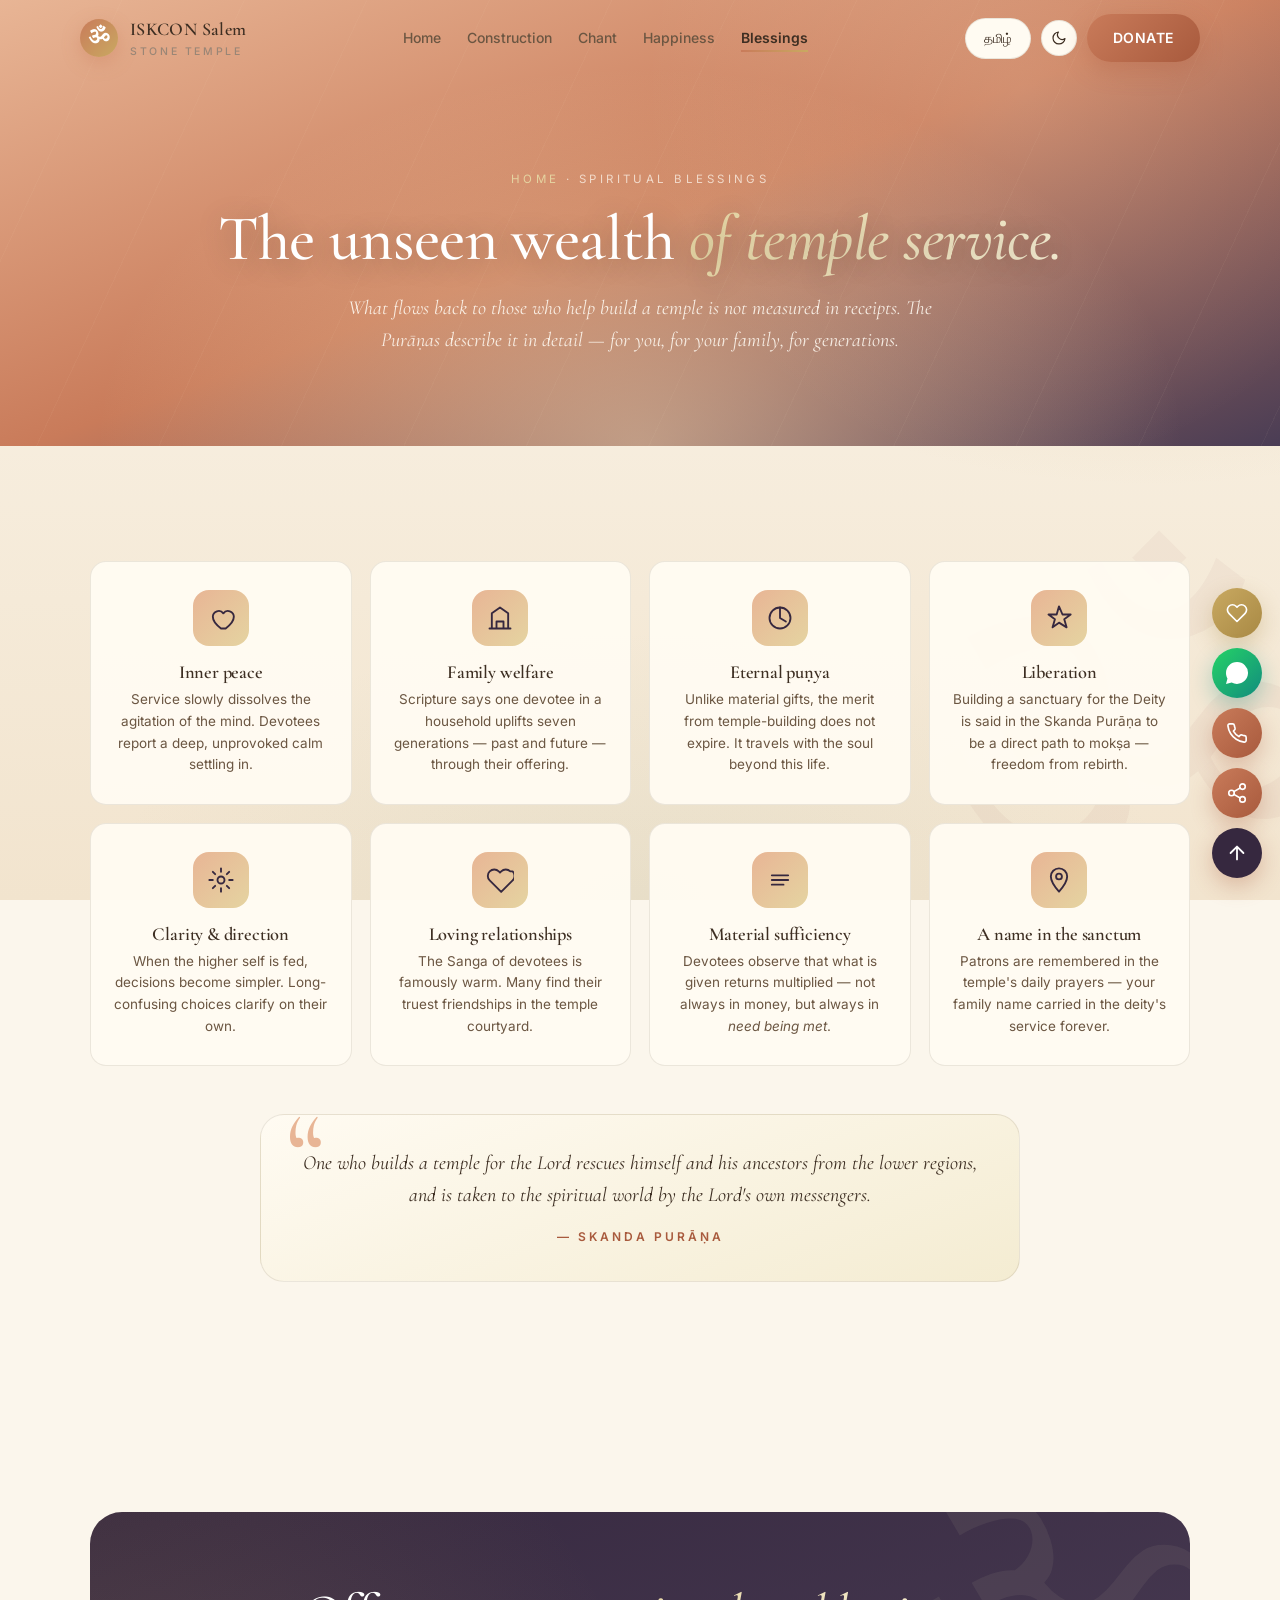
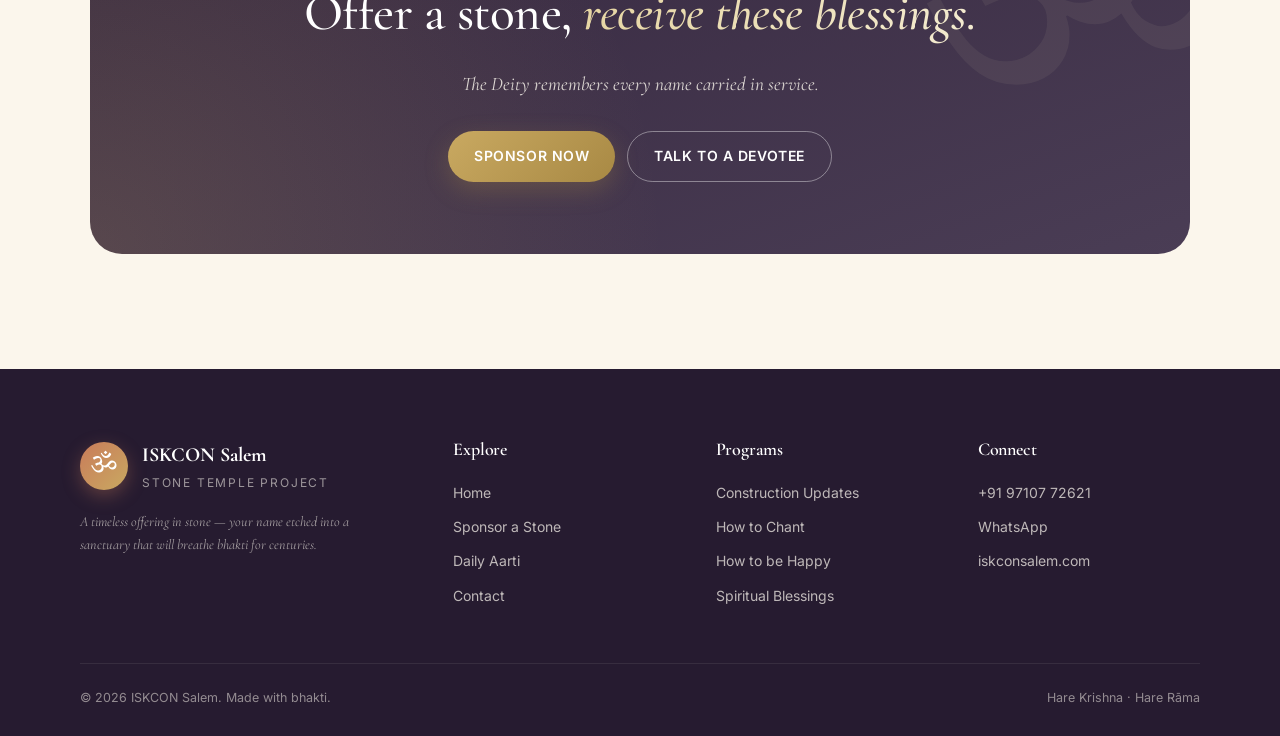
==== blessings.html @ 7ec50a3c "ISKCON Salem Stone Temple — full multi-page site" ====
<!doctype html>
<html lang="en">
  <head>
    <meta charset="utf-8" />
    <meta name="viewport" content="width=device-width, initial-scale=1, viewport-fit=cover" />
    <meta name="theme-color" content="#FBF6EC" />
    <title>Spiritual Blessings · ISKCON Salem Stone Temple</title>
    <meta name="description" content="The unseen wealth that flows from temple service — for you, your family, and generations ahead." />
    <link rel="icon" href="data:image/svg+xml,%3Csvg xmlns='http://www.w3.org/2000/svg' viewBox='0 0 64 64'%3E%3Ctext y='50' font-size='52' font-family='serif'%3E%E0%A5%90%3C/text%3E%3C/svg%3E" />
    <link rel="preconnect" href="https://fonts.googleapis.com" />
    <link rel="preconnect" href="https://fonts.gstatic.com" crossorigin />
    <link rel="stylesheet" href="https://fonts.googleapis.com/css2?family=Cormorant+Garamond:ital,wght@0,400;0,500;0,600;0,700;1,400&family=Inter:wght@300;400;500;600;700&family=Tiro+Devanagari+Sanskrit:ital@0;1&display=swap" />
    <link rel="stylesheet" href="assets/styles.css" />
  </head>
  <body>
    <div class="atmos" aria-hidden="true"></div>
    <div id="progress" aria-hidden="true"></div>

    <nav class="nav" id="nav" aria-label="Primary">
      <div class="wrap nav-row">
        <a class="brand" href="index.html"><span class="brand-mark" aria-hidden="true">ॐ</span><span>ISKCON Salem<small>Stone Temple</small></span></a>
        <ul class="nav-links" id="nav-links">
          <li><a href="index.html" data-tr="Home">Home</a></li>
          <li><a href="construction.html" data-tr="Construction">Construction</a></li>
          <li><a href="chant.html" data-tr="Chant">Chant</a></li>
          <li><a href="happiness.html" data-tr="Happiness">Happiness</a></li>
          <li><a href="blessings.html" class="active" data-tr="Blessings">Blessings</a></li>
        </ul>
        <div class="nav-tools">
          <button class="pill label" id="lang-toggle" type="button"><span data-tr-lang>தமிழ்</span></button>
          <button class="pill pill-icon" id="theme-toggle" aria-label="Toggle dark mode" type="button"><svg viewBox="0 0 24 24" fill="none" stroke="currentColor" stroke-width="1.8" stroke-linecap="round" stroke-linejoin="round"><path d="M21 12.79A9 9 0 1 1 11.21 3 7 7 0 0 0 21 12.79Z"/></svg></button>
          <a class="btn btn-primary" href="index.html#sponsor" data-tr="Donate">Donate</a>
          <button class="mobile-toggle" id="mobile-toggle" aria-label="Open menu" type="button"><span></span></button>
        </div>
      </div>
    </nav>

    <header class="page-hero">
      <div class="wrap">
        <div class="crumb"><a href="index.html" data-tr="Home">Home</a> · <span data-tr="Spiritual Blessings">Spiritual Blessings</span></div>
        <h1>The unseen wealth <em>of temple service.</em></h1>
        <p>What flows back to those who help build a temple is not measured in receipts. The Purāṇas describe it in detail — for you, for your family, for generations.</p>
      </div>
    </header>

    <section class="sec">
      <div class="wrap">
        <div class="blessings">
          <div class="blessing reveal" data-d="50">
            <div class="blessing-icon"><svg viewBox="0 0 24 24" fill="none" stroke="currentColor" stroke-width="1.6" stroke-linecap="round" stroke-linejoin="round"><path d="M12 21c-4-3-7-6-7-10a5 5 0 0 1 9-3 5 5 0 0 1 9 3c0 4-3 7-7 10z"/></svg></div>
            <h3>Inner peace</h3>
            <p>Service slowly dissolves the agitation of the mind. Devotees report a deep, unprovoked calm settling in.</p>
          </div>
          <div class="blessing reveal" data-d="100">
            <div class="blessing-icon"><svg viewBox="0 0 24 24" fill="none" stroke="currentColor" stroke-width="1.6" stroke-linecap="round" stroke-linejoin="round"><path d="M3 21h18M5 21V8l7-5 7 5v13M9 21v-6h6v6"/></svg></div>
            <h3>Family welfare</h3>
            <p>Scripture says one devotee in a household uplifts seven generations — past and future — through their offering.</p>
          </div>
          <div class="blessing reveal" data-d="150">
            <div class="blessing-icon"><svg viewBox="0 0 24 24" fill="none" stroke="currentColor" stroke-width="1.6" stroke-linecap="round" stroke-linejoin="round"><circle cx="12" cy="12" r="9"/><path d="M12 3v9l5 3"/></svg></div>
            <h3>Eternal puṇya</h3>
            <p>Unlike material gifts, the merit from temple-building does not expire. It travels with the soul beyond this life.</p>
          </div>
          <div class="blessing reveal" data-d="200">
            <div class="blessing-icon"><svg viewBox="0 0 24 24" fill="none" stroke="currentColor" stroke-width="1.6" stroke-linecap="round" stroke-linejoin="round"><path d="M12 2l3 7h7l-5.5 4 2 7L12 16l-5.5 4 2-7L3 9h7z"/></svg></div>
            <h3>Liberation</h3>
            <p>Building a sanctuary for the Deity is said in the Skanda Purāṇa to be a direct path to mokṣa — freedom from rebirth.</p>
          </div>
          <div class="blessing reveal" data-d="250">
            <div class="blessing-icon"><svg viewBox="0 0 24 24" fill="none" stroke="currentColor" stroke-width="1.6" stroke-linecap="round" stroke-linejoin="round"><circle cx="12" cy="12" r="3"/><path d="M12 2v3M12 19v3M2 12h3M19 12h3M5 5l2 2M17 17l2 2M5 19l2-2M17 7l2-2"/></svg></div>
            <h3>Clarity &amp; direction</h3>
            <p>When the higher self is fed, decisions become simpler. Long-confusing choices clarify on their own.</p>
          </div>
          <div class="blessing reveal" data-d="300">
            <div class="blessing-icon"><svg viewBox="0 0 24 24" fill="none" stroke="currentColor" stroke-width="1.6" stroke-linecap="round" stroke-linejoin="round"><path d="M20.84 4.61a5.5 5.5 0 0 0-7.78 0L12 5.67l-1.06-1.06a5.5 5.5 0 0 0-7.78 7.78l9.84 9.84 9.84-9.84a5.5 5.5 0 0 0 0-7.78z"/></svg></div>
            <h3>Loving relationships</h3>
            <p>The Sanga of devotees is famously warm. Many find their truest friendships in the temple courtyard.</p>
          </div>
          <div class="blessing reveal" data-d="350">
            <div class="blessing-icon"><svg viewBox="0 0 24 24" fill="none" stroke="currentColor" stroke-width="1.6" stroke-linecap="round" stroke-linejoin="round"><path d="M5 8h14M5 12h14M5 16h10"/></svg></div>
            <h3>Material sufficiency</h3>
            <p>Devotees observe that what is given returns multiplied — not always in money, but always in <em>need being met</em>.</p>
          </div>
          <div class="blessing reveal" data-d="400">
            <div class="blessing-icon"><svg viewBox="0 0 24 24" fill="none" stroke="currentColor" stroke-width="1.6" stroke-linecap="round" stroke-linejoin="round"><path d="M12 2a7 7 0 0 1 7 7c0 5-7 13-7 13S5 14 5 9a7 7 0 0 1 7-7z"/><circle cx="12" cy="9" r="2.5"/></svg></div>
            <h3>A name in the sanctum</h3>
            <p>Patrons are remembered in the temple's daily prayers — your family name carried in the deity's service forever.</p>
          </div>
        </div>

        <div class="blessing-quote reveal">
          <p>One who builds a temple for the Lord rescues himself and his ancestors from the lower regions, and is taken to the spiritual world by the Lord's own messengers.</p>
          <cite>— Skanda Purāṇa</cite>
        </div>
      </div>
    </section>

    <section class="sec">
      <div class="wrap">
        <div class="cta-banner reveal">
          <h2>Offer a stone, <em>receive these blessings.</em></h2>
          <p>The Deity remembers every name carried in service.</p>
          <div style="display:flex;gap:12px;justify-content:center;flex-wrap:wrap">
            <a class="btn btn-gold" href="index.html#sponsor" data-tr="Sponsor Now">Sponsor Now</a>
            <a class="btn btn-ghost" href="https://wa.me/+919710772621" target="_blank" rel="noopener" style="color:#fff;border-color:rgba(255,255,255,.4)" data-tr="Talk to a Devotee">Talk to a Devotee</a>
          </div>
        </div>
      </div>
    </section>

    <footer>
      <div class="wrap">
        <div class="foot-grid">
          <div class="foot">
            <div class="foot-brand"><span class="brand-mark" aria-hidden="true">ॐ</span><div><strong>ISKCON Salem</strong><small>Stone Temple Project</small></div></div>
            <p class="foot-tagline" data-tr="A timeless offering in stone — your name etched into a sanctuary that will breathe bhakti for centuries.">A timeless offering in stone — your name etched into a sanctuary that will breathe bhakti for centuries.</p>
          </div>
          <div class="foot"><h4>Explore</h4><ul>
            <li><a href="index.html" data-tr="Home">Home</a></li>
            <li><a href="index.html#sponsor" data-tr="Sponsor a Stone">Sponsor a Stone</a></li>
            <li><a href="index.html#schedule" data-tr="Daily Aarti">Daily Aarti</a></li>
            <li><a href="index.html#contact" data-tr="Contact">Contact</a></li>
          </ul></div>
          <div class="foot"><h4 data-tr="Programs">Programs</h4><ul>
            <li><a href="construction.html" data-tr="Construction Updates">Construction Updates</a></li>
            <li><a href="chant.html" data-tr="How to Chant">How to Chant</a></li>
            <li><a href="happiness.html" data-tr="How to be Happy">How to be Happy</a></li>
            <li><a href="blessings.html" data-tr="Spiritual Blessings">Spiritual Blessings</a></li>
          </ul></div>
          <div class="foot"><h4 data-tr="Connect">Connect</h4><ul>
            <li><a href="tel:+919710772621">+91 97107 72621</a></li>
            <li><a href="https://wa.me/+919710772621" target="_blank" rel="noopener">WhatsApp</a></li>
            <li><a href="https://iskconsalem.com/" target="_blank" rel="noopener">iskconsalem.com</a></li>
          </ul></div>
        </div>
        <div class="foot-bottom"><span>© <span id="year"></span> ISKCON Salem. Made with bhakti.</span><span data-tr="Hare Krishna · Hare Rāma">Hare Krishna · Hare Rāma</span></div>
      </div>
    </footer>

    <div class="dock">
      <a class="fab gold" data-tip="Donate" href="index.html#sponsor" aria-label="Donate"><svg viewBox="0 0 24 24" fill="none" stroke="currentColor" stroke-width="1.8" stroke-linecap="round" stroke-linejoin="round"><path d="M20.84 4.61a5.5 5.5 0 0 0-7.78 0L12 5.67l-1.06-1.06a5.5 5.5 0 0 0-7.78 7.78l1.06 1.06L12 21.23l7.78-7.78 1.06-1.06a5.5 5.5 0 0 0 0-7.78z"/></svg></a>
      <a class="fab wa" data-tip="WhatsApp" href="https://wa.me/+919710772621" target="_blank" rel="noopener" aria-label="WhatsApp"><svg viewBox="0 0 24 24" fill="currentColor"><path d="M20.52 3.48A11.94 11.94 0 0 0 12 0C5.37 0 .01 5.36 0 11.99c0 2.12.55 4.18 1.6 6L0 24l6.18-1.62a11.94 11.94 0 0 0 5.82 1.49h.01c6.62 0 11.99-5.36 12-11.99a11.94 11.94 0 0 0-3.49-8.4z"/></svg></a>
      <a class="fab" data-tip="Call" href="tel:+919710772621" aria-label="Call"><svg viewBox="0 0 24 24" fill="none" stroke="currentColor" stroke-width="1.8" stroke-linecap="round" stroke-linejoin="round"><path d="M22 16.92v3a2 2 0 0 1-2.2 2 19.79 19.79 0 0 1-8.63-3.07 19.5 19.5 0 0 1-6-6 19.79 19.79 0 0 1-3.07-8.67A2 2 0 0 1 4.11 2h3a2 2 0 0 1 2 1.72c.13.96.37 1.9.72 2.81a2 2 0 0 1-.45 2.11L8.09 9.91a16 16 0 0 0 6 6l1.27-1.27a2 2 0 0 1 2.11-.45c.91.35 1.85.59 2.81.72A2 2 0 0 1 22 16.92z"/></svg></a>
      <button class="fab" id="shareBtn" data-tip="Share" aria-label="Share this page" type="button"><svg viewBox="0 0 24 24" fill="none" stroke="currentColor" stroke-width="1.8" stroke-linecap="round" stroke-linejoin="round"><circle cx="18" cy="5" r="3"/><circle cx="6" cy="12" r="3"/><circle cx="18" cy="19" r="3"/><path d="M8.6 13.5l6.8 4M15.4 6.5l-6.8 4"/></svg></button>
      <button class="fab top" id="topBtn" data-tip="Back to top" aria-label="Back to top" type="button"><svg viewBox="0 0 24 24" fill="none" stroke="currentColor" stroke-width="2" stroke-linecap="round" stroke-linejoin="round"><path d="M12 19V5M5 12l7-7 7 7"/></svg></button>
    </div>

    <div id="lightbox" aria-hidden="true"><img alt=""/></div>
    <div id="toast" class="toast" role="status" aria-live="polite"></div>
    <script src="assets/app.js"></script>
  </body>
</html>
---- assets/styles.css ----
/* ==============================================================
   ISKCON Salem · Stone Temple — Shared stylesheet
   ============================================================== */
:root {
  --ivory:        #FBF6EC;
  --sand:         #F2E4CE;
  --cream:        #FFFBF2;
  --terracotta:   #C97B5A;
  --terracotta-d: #A85A3D;
  --terracotta-l: #E8B595;
  --gold:         #C9A961;
  --gold-l:       #E5D4A1;
  --champagne:    #F4ECD2;
  --sage:         #9DB29A;
  --plum:         #4A3D55;
  --plum-d:       #36283F;
  --plum-deep:    #261B30;
  --ink:          #3D2E22;
  --ink-soft:     #6B5642;
  --muted:        #9A8676;
  --line:         rgba(60, 40, 20, 0.10);
  --card:         rgba(255, 251, 242, 0.78);
  --card-strong:  rgba(255, 251, 242, 0.96);
  --shadow-sm:    0 2px 10px rgba(80, 50, 25, 0.06);
  --shadow:       0 12px 36px rgba(80, 50, 25, 0.10);
  --shadow-lg:    0 28px 70px rgba(60, 30, 15, 0.18);
  --shadow-glow:  0 0 28px rgba(201, 123, 90, 0.25);
  --r-sm: 10px;
  --r-md: 16px;
  --r-lg: 24px;
  --r-xl: 32px;
  --container: 1200px;
  --easing: cubic-bezier(.2,.8,.2,1);
}
html[data-theme="dark"] {
  --ivory:       #16121A;
  --sand:        #1E1822;
  --cream:       #221A26;
  --champagne:   #2A1E2E;
  --ink:         #F0E4CE;
  --ink-soft:    #C9B89A;
  --muted:       #8A7A6A;
  --line:        rgba(229, 212, 161, 0.10);
  --card:        rgba(40, 30, 44, 0.72);
  --card-strong: rgba(50, 38, 56, 0.96);
  --plum:        #2C2334;
  --plum-d:      #1A1420;
  --plum-deep:   #0F0A14;
  --shadow:      0 12px 36px rgba(0, 0, 0, 0.45);
  --shadow-lg:   0 28px 70px rgba(0, 0, 0, 0.55);
}

/* Reset */
*, *::before, *::after { box-sizing: border-box; }
html { scroll-behavior: smooth; -webkit-text-size-adjust: 100%; text-size-adjust: 100%; }
body {
  margin: 0;
  font-family: 'Inter', system-ui, -apple-system, sans-serif;
  color: var(--ink);
  background: var(--ivory);
  line-height: 1.6;
  font-size: 16px;
  -webkit-font-smoothing: antialiased;
  text-rendering: optimizeLegibility;
  overflow-x: hidden;
}
img { max-width: 100%; display: block; }
a { color: var(--terracotta-d); text-decoration: none; transition: color .2s ease; }
a:hover { color: var(--terracotta); }
button { font: inherit; cursor: pointer; }
h1, h2, h3, h4 {
  font-family: 'Cormorant Garamond', 'Georgia', serif;
  font-weight: 600;
  color: var(--ink);
  line-height: 1.15;
  letter-spacing: -0.01em;
  margin: 0 0 .5em;
}
h1 { font-size: clamp(2.5rem, 6vw, 4.75rem); font-weight: 500; }
h2 { font-size: clamp(2rem, 4vw, 3.25rem); }
h3 { font-size: clamp(1.35rem, 2vw, 1.75rem); }
p  { margin: 0 0 1em; color: var(--ink-soft); }
*:focus-visible {
  outline: 2.5px solid var(--terracotta);
  outline-offset: 3px;
  border-radius: 6px;
}
::selection { background: var(--terracotta-l); color: var(--ink); }

.wrap {
  max-width: var(--container);
  margin: 0 auto;
  padding: 0 clamp(20px, 4vw, 40px);
}

/* ==================== Background atmosphere ==================== */
.atmos {
  position: fixed; inset: 0;
  z-index: -1;
  pointer-events: none;
  background:
    radial-gradient(ellipse 80% 50% at 20% 0%,   rgba(232, 181, 149, 0.22) 0%, transparent 60%),
    radial-gradient(ellipse 60% 40% at 90% 30%,  rgba(201, 169, 97, 0.16)  0%, transparent 60%),
    radial-gradient(ellipse 70% 50% at 50% 100%, rgba(157, 178, 154, 0.12) 0%, transparent 60%),
    linear-gradient(180deg, var(--ivory) 0%, var(--sand) 100%);
}
.atmos::before {
  content: "ॐ";
  position: absolute;
  right: -60px; bottom: -80px;
  font-family: 'Tiro Devanagari Sanskrit', serif;
  font-size: 420px;
  line-height: 1;
  color: rgba(142, 90, 85, 0.05);
}
html[data-theme="dark"] .atmos::before { color: rgba(229, 212, 161, 0.06); }

/* ==================== Top progress bar ==================== */
#progress {
  position: fixed; top: 0; left: 0;
  height: 3px; width: 0%;
  background: linear-gradient(90deg, var(--terracotta), var(--gold), var(--terracotta-d));
  box-shadow: 0 0 12px rgba(201, 123, 90, 0.5);
  z-index: 99999;
  transition: width .1s linear;
}

/* ==================== Navigation ==================== */
.nav {
  position: fixed; top: 0; left: 0; right: 0;
  z-index: 9000;
  padding: 14px 0;
  transition: background .35s ease, padding .35s ease, box-shadow .35s ease, border-color .35s ease;
  border-bottom: 1px solid transparent;
}
.nav.scrolled {
  background: rgba(251, 246, 236, 0.82);
  -webkit-backdrop-filter: blur(14px) saturate(1.1);
  backdrop-filter: blur(14px) saturate(1.1);
  padding: 10px 0;
  box-shadow: 0 6px 24px rgba(80, 50, 25, 0.06);
  border-bottom: 1px solid var(--line);
}
html[data-theme="dark"] .nav.scrolled { background: rgba(22, 18, 26, 0.82); }
.nav-row {
  display: flex; align-items: center; justify-content: space-between;
  gap: 16px;
}
.brand {
  display: flex; align-items: center; gap: 12px;
  text-decoration: none; color: var(--ink);
  font-family: 'Cormorant Garamond', serif;
  font-size: 18px; font-weight: 600;
  letter-spacing: .02em;
}
.brand-mark {
  width: 38px; height: 38px;
  border-radius: 50%;
  background: linear-gradient(135deg, var(--terracotta), var(--gold));
  display: grid; place-items: center;
  color: #fff;
  font-family: 'Tiro Devanagari Sanskrit', serif;
  font-size: 22px;
  box-shadow: 0 6px 18px rgba(201, 123, 90, 0.35);
}
.brand small {
  display: block;
  font-family: 'Inter', sans-serif;
  font-size: 10.5px;
  letter-spacing: .25em;
  text-transform: uppercase;
  color: var(--muted);
  font-weight: 500;
}
.nav-links {
  display: flex; align-items: center; gap: 26px;
  list-style: none; margin: 0; padding: 0;
}
.nav-links a {
  color: var(--ink-soft);
  font-size: 14px;
  font-weight: 500;
  position: relative;
  padding: 6px 0;
}
.nav-links a::after {
  content: ""; position: absolute;
  left: 0; bottom: 0; height: 2px; width: 0;
  background: linear-gradient(90deg, var(--terracotta), var(--gold));
  transition: width .3s var(--easing);
}
.nav-links a:hover { color: var(--ink); }
.nav-links a:hover::after,
.nav-links a.active::after { width: 100%; }
.nav-links a.active { color: var(--ink); font-weight: 600; }
.nav-tools {
  display: flex; align-items: center; gap: 10px;
}
.pill {
  display: inline-flex; align-items: center; gap: 8px;
  padding: 9px 18px;
  border-radius: 999px;
  background: var(--cream);
  border: 1px solid var(--line);
  color: var(--ink);
  font-size: 13px; font-weight: 500;
  transition: transform .2s ease, background .25s ease, color .25s ease;
  cursor: pointer;
}
.pill:hover { transform: translateY(-1px); background: var(--champagne); }
.pill-icon { width: 36px; height: 36px; padding: 0; justify-content: center; }
.pill svg { width: 16px; height: 16px; }

.btn {
  display: inline-flex; align-items: center; justify-content: center; gap: 10px;
  padding: 13px 26px;
  border-radius: 999px;
  border: none;
  font-size: 14px; font-weight: 600;
  letter-spacing: .04em;
  text-transform: uppercase;
  cursor: pointer;
  transition: transform .25s var(--easing), box-shadow .25s ease, background .25s ease;
  position: relative;
  overflow: hidden;
  text-decoration: none;
}
.btn::after {
  content: ""; position: absolute;
  top: 0; left: -120%; width: 60%; height: 100%;
  background: linear-gradient(120deg, transparent, rgba(255,255,255,.4), transparent);
  transition: left .7s ease;
}
.btn:hover::after { left: 140%; }
.btn-primary {
  background: linear-gradient(135deg, var(--terracotta), var(--terracotta-d));
  color: #fff;
  box-shadow: 0 8px 24px rgba(168, 90, 61, 0.32);
}
.btn-primary:hover {
  transform: translateY(-2px);
  box-shadow: 0 14px 34px rgba(168, 90, 61, 0.42), var(--shadow-glow);
  color: #fff;
}
.btn-ghost {
  background: transparent;
  color: var(--ink);
  border: 1.5px solid var(--line);
}
.btn-ghost:hover { background: var(--cream); transform: translateY(-2px); color: var(--ink); }
.btn-gold {
  background: linear-gradient(135deg, var(--gold), #A88944);
  color: #fff;
  box-shadow: 0 8px 24px rgba(168, 137, 68, 0.30);
}
.btn-gold:hover { transform: translateY(-2px); color: #fff; }

.mobile-toggle {
  display: none;
  width: 42px; height: 42px;
  border-radius: 12px;
  background: var(--cream);
  border: 1px solid var(--line);
  align-items: center; justify-content: center;
}
.mobile-toggle span {
  display: block; width: 18px; height: 2px;
  background: var(--ink);
  position: relative;
}
.mobile-toggle span::before,
.mobile-toggle span::after {
  content: ""; position: absolute; left: 0; width: 18px; height: 2px;
  background: var(--ink);
}
.mobile-toggle span::before { top: -6px; }
.mobile-toggle span::after  { top:  6px; }

/* ==================== Hero (home page) ==================== */
.hero {
  position: relative;
  min-height: 100vh;
  display: grid;
  place-items: center;
  padding: 140px 0 100px;
  overflow: hidden;
  isolation: isolate;
}
.hero-bg {
  position: absolute; inset: 0; z-index: -1;
  background:
    radial-gradient(ellipse at 50% 100%, rgba(245, 220, 180, 0.65) 0%, transparent 60%),
    linear-gradient(160deg, var(--cream) 0%, var(--terracotta-l) 35%, var(--terracotta) 70%, var(--plum) 100%);
}
html[data-theme="dark"] .hero-bg {
  background:
    radial-gradient(ellipse at 50% 100%, rgba(201, 123, 90, 0.30) 0%, transparent 60%),
    linear-gradient(160deg, #1A1420 0%, #2C2334 35%, #4A3D55 70%, #C97B5A 130%);
}
.hero-bg::after {
  content: ""; position: absolute; inset: 0;
  background:
    repeating-linear-gradient(115deg, transparent 0 110px, rgba(255, 235, 200, 0.04) 110px 111px),
    radial-gradient(circle at 80% 20%, rgba(255, 240, 215, 0.18) 0%, transparent 35%);
  animation: drift 22s linear infinite;
}
@keyframes drift { 0% { transform: translateX(0); } 100% { transform: translateX(-80px); } }
.hero-spotlight {
  position: absolute; pointer-events: none;
  width: 600px; height: 600px;
  border-radius: 50%;
  background: radial-gradient(circle, rgba(255, 240, 200, 0.18) 0%, transparent 60%);
  transform: translate(-50%, -50%);
  transition: opacity .4s ease;
  opacity: 0;
  z-index: -1;
}
.hero:hover .hero-spotlight { opacity: 1; }
.mandala {
  position: absolute;
  width: 760px; height: 760px;
  opacity: .12;
  top: 50%; left: 50%;
  transform: translate(-50%, -50%);
  animation: spin 110s linear infinite;
  z-index: -1;
}
@keyframes spin { to { transform: translate(-50%, -50%) rotate(360deg); } }
.hero-content { max-width: 900px; text-align: center; color: #fff; position: relative; }
.hero-om {
  font-family: 'Tiro Devanagari Sanskrit', serif;
  font-size: clamp(60px, 10vw, 110px);
  line-height: 1;
  color: var(--champagne);
  text-shadow: 0 4px 24px rgba(0, 0, 0, .4), 0 0 50px rgba(255, 215, 130, .3);
  margin-bottom: 12px;
}
.hero-eyebrow {
  display: inline-block;
  padding: 6px 18px;
  border-radius: 999px;
  background: rgba(255, 255, 255, 0.12);
  -webkit-backdrop-filter: blur(6px);
  backdrop-filter: blur(6px);
  border: 1px solid rgba(255, 255, 255, 0.22);
  font-size: 11.5px;
  letter-spacing: .3em;
  text-transform: uppercase;
  color: var(--champagne);
  font-weight: 500;
  margin-bottom: 22px;
}
.hero h1 {
  color: #fff;
  font-weight: 500;
  font-size: clamp(2.8rem, 7vw, 5.5rem);
  text-shadow: 0 4px 30px rgba(0, 0, 0, .3);
  margin-bottom: .35em;
}
.hero h1 em {
  font-style: italic;
  background: linear-gradient(120deg, var(--gold-l), var(--champagne));
  -webkit-background-clip: text;
  background-clip: text;
  color: transparent;
}
.hero-tagline {
  font-family: 'Cormorant Garamond', serif;
  font-style: italic;
  font-size: clamp(1.05rem, 2vw, 1.45rem);
  color: rgba(255, 251, 242, 0.88);
  max-width: 620px;
  margin: 0 auto 36px;
}
.hero-cta {
  display: flex; flex-wrap: wrap; gap: 14px;
  justify-content: center;
  margin-bottom: 60px;
}
.hero-meta {
  display: inline-flex; gap: 28px;
  padding: 16px 32px;
  background: rgba(255, 255, 255, 0.10);
  -webkit-backdrop-filter: blur(10px);
  backdrop-filter: blur(10px);
  border: 1px solid rgba(255, 255, 255, 0.18);
  border-radius: 999px;
  color: rgba(255, 251, 242, 0.92);
  font-size: 13px;
  flex-wrap: wrap; justify-content: center;
}
.hero-meta b {
  display: block;
  font-family: 'Cormorant Garamond', serif;
  font-size: 22px;
  font-weight: 600;
  color: var(--champagne);
}
.scroll-cue {
  position: absolute; bottom: 28px; left: 50%;
  transform: translateX(-50%);
  color: rgba(255, 251, 242, 0.65);
  font-size: 11px;
  letter-spacing: .3em;
  text-transform: uppercase;
  text-align: center;
}
.scroll-cue::after {
  content: "";
  display: block;
  width: 1px; height: 32px;
  margin: 8px auto 0;
  background: linear-gradient(180deg, rgba(255,251,242,.6), transparent);
  animation: cueLine 2s ease-in-out infinite;
}
@keyframes cueLine {
  0%,100% { opacity: .3; transform: scaleY(.6); }
  50%     { opacity: 1; transform: scaleY(1); }
}

/* ==================== Page hero (inner pages) ==================== */
.page-hero {
  position: relative;
  padding: 170px 0 90px;
  text-align: center;
  color: #fff;
  overflow: hidden;
  isolation: isolate;
}
.page-hero::before {
  content: ""; position: absolute; inset: 0; z-index: -1;
  background:
    radial-gradient(ellipse at 50% 100%, rgba(245, 220, 180, 0.50) 0%, transparent 60%),
    linear-gradient(160deg, var(--terracotta-l) 0%, var(--terracotta) 50%, var(--plum) 100%);
}
.page-hero::after {
  content: ""; position: absolute; inset: 0; z-index: -1;
  background:
    repeating-linear-gradient(115deg, transparent 0 110px, rgba(255, 235, 200, 0.04) 110px 111px),
    radial-gradient(circle at 80% 20%, rgba(255, 240, 215, 0.18) 0%, transparent 35%);
  animation: drift 22s linear infinite;
}
html[data-theme="dark"] .page-hero::before {
  background:
    radial-gradient(ellipse at 50% 100%, rgba(201, 123, 90, 0.30) 0%, transparent 60%),
    linear-gradient(160deg, #1A1420 0%, #2C2334 50%, #C97B5A 130%);
}
.page-hero .crumb {
  font-size: 11.5px;
  letter-spacing: .3em;
  text-transform: uppercase;
  color: rgba(255, 251, 242, 0.7);
  margin-bottom: 14px;
}
.page-hero .crumb a { color: var(--gold-l); }
.page-hero h1 {
  color: #fff;
  font-weight: 500;
  font-size: clamp(2.4rem, 5.5vw, 4rem);
  text-shadow: 0 4px 30px rgba(0, 0, 0, .3);
  margin-bottom: .25em;
}
.page-hero h1 em {
  font-style: italic;
  background: linear-gradient(120deg, var(--gold-l), var(--champagne));
  -webkit-background-clip: text;
  background-clip: text;
  color: transparent;
}
.page-hero p {
  font-family: 'Cormorant Garamond', serif;
  font-style: italic;
  font-size: clamp(1rem, 1.8vw, 1.25rem);
  color: rgba(255, 251, 242, 0.88);
  max-width: 640px;
  margin: 0 auto;
}

/* ==================== Generic section ==================== */
.sec { padding: clamp(60px, 9vw, 120px) 0; position: relative; }
.sec-head {
  max-width: 760px;
  margin: 0 auto clamp(40px, 6vw, 72px);
  text-align: center;
}
.eyebrow {
  display: inline-block;
  font-size: 11.5px;
  letter-spacing: .3em;
  text-transform: uppercase;
  color: var(--terracotta-d);
  font-weight: 600;
  margin-bottom: 14px;
}
.lead {
  font-family: 'Cormorant Garamond', serif;
  font-size: clamp(1.1rem, 1.8vw, 1.35rem);
  font-style: italic;
  color: var(--ink-soft);
}
.center { text-align: center; }
.mt-44 { margin-top: 44px; }

/* ==================== Donation meter ==================== */
.meter-card {
  background: var(--card-strong);
  -webkit-backdrop-filter: blur(14px) saturate(1.05);
  backdrop-filter: blur(14px) saturate(1.05);
  border: 1px solid var(--line);
  border-radius: var(--r-xl);
  padding: clamp(28px, 5vw, 56px);
  box-shadow: var(--shadow);
  position: relative;
  overflow: hidden;
}
.meter-card::before {
  content: ""; position: absolute;
  top: 0; right: 0; width: 280px; height: 280px;
  background: radial-gradient(circle, rgba(201, 169, 97, 0.18) 0%, transparent 70%);
  pointer-events: none;
}
.meter-grid {
  display: grid;
  grid-template-columns: 1fr 1fr;
  gap: 40px;
  align-items: center;
}
.meter-num {
  font-family: 'Cormorant Garamond', serif;
  font-size: clamp(3rem, 7vw, 5rem);
  font-weight: 600;
  color: var(--ink);
  line-height: 1;
  letter-spacing: -0.02em;
}
.meter-num span { color: var(--terracotta-d); }
.meter-sub { color: var(--ink-soft); margin: 14px 0 28px; }
.progress-track {
  height: 14px;
  background: var(--sand);
  border-radius: 999px;
  overflow: hidden;
  position: relative;
  margin-bottom: 14px;
  box-shadow: inset 0 2px 6px rgba(0,0,0,.06);
}
.progress-fill {
  height: 100%; width: 0%;
  background: linear-gradient(90deg, var(--terracotta), var(--gold));
  border-radius: 999px;
  transition: width 2s var(--easing);
  position: relative;
}
.progress-fill::after {
  content: ""; position: absolute; inset: 0;
  background: linear-gradient(90deg, transparent, rgba(255,255,255,.5), transparent);
  animation: shimmer 2.5s linear infinite;
}
@keyframes shimmer { 0% { transform: translateX(-100%); } 100% { transform: translateX(100%); } }
.progress-meta { display: flex; justify-content: space-between; font-size: 13px; color: var(--ink-soft); }
.stat-grid { display: grid; grid-template-columns: repeat(3, 1fr); gap: 16px; }
.stat {
  text-align: center;
  padding: 22px 14px;
  border-radius: var(--r-md);
  background: var(--cream);
  border: 1px solid var(--line);
}
.stat b {
  display: block;
  font-family: 'Cormorant Garamond', serif;
  font-size: clamp(1.6rem, 3vw, 2.2rem);
  font-weight: 600;
  color: var(--terracotta-d);
  line-height: 1;
}
.stat span {
  display: block;
  font-size: 11.5px;
  text-transform: uppercase;
  letter-spacing: .15em;
  color: var(--muted);
  margin-top: 8px;
}

/* ==================== Sponsor stones ==================== */
.tiers {
  display: grid;
  grid-template-columns: repeat(auto-fit, minmax(240px, 1fr));
  gap: 22px;
}
.tier {
  position: relative;
  padding: 32px 26px;
  border-radius: var(--r-lg);
  background: var(--card-strong);
  border: 1px solid var(--line);
  box-shadow: var(--shadow-sm);
  transition: transform .35s var(--easing), box-shadow .35s ease, border-color .25s ease;
  overflow: hidden;
  isolation: isolate;
}
.tier::before {
  content: ""; position: absolute; inset: 0;
  background: linear-gradient(160deg, rgba(232, 181, 149, .12), transparent 60%);
  z-index: -1;
  opacity: 0;
  transition: opacity .3s ease;
}
.tier:hover { transform: translateY(-6px); box-shadow: var(--shadow-lg); border-color: var(--terracotta-l); }
.tier:hover::before { opacity: 1; }
.tier.featured {
  border: 1.5px solid var(--gold);
  background: linear-gradient(160deg, var(--champagne), var(--cream));
}
.tier-badge {
  position: absolute; top: 14px; right: 14px;
  font-size: 10px;
  font-weight: 700;
  letter-spacing: .2em;
  text-transform: uppercase;
  color: #fff;
  background: linear-gradient(135deg, var(--gold), #A88944);
  padding: 5px 10px;
  border-radius: 999px;
}
.tier-icon {
  width: 54px; height: 54px;
  border-radius: 14px;
  display: grid; place-items: center;
  background: linear-gradient(135deg, var(--terracotta-l), var(--gold-l));
  color: var(--plum-d);
  margin-bottom: 18px;
}
.tier-icon svg { width: 26px; height: 26px; }
.tier h3 { font-size: 1.5rem; margin-bottom: 4px; }
.tier-price {
  font-family: 'Cormorant Garamond', serif;
  font-size: 2.4rem;
  font-weight: 600;
  color: var(--terracotta-d);
  margin: 4px 0 8px;
  line-height: 1;
}
.tier-price small { font-size: 14px; color: var(--muted); font-weight: 400; margin-left: 4px; }
.tier-perks { list-style: none; padding: 0; margin: 18px 0 24px; font-size: 14px; }
.tier-perks li {
  display: flex; align-items: flex-start; gap: 10px;
  padding: 6px 0;
  color: var(--ink-soft);
}
.tier-perks li::before { content: "✦"; color: var(--gold); font-size: 13px; margin-top: 2px; flex: 0 0 auto; }
.tier .btn { width: 100%; padding: 12px; font-size: 12.5px; }

/* ==================== Programs ==================== */
.programs {
  display: grid;
  grid-template-columns: repeat(auto-fit, minmax(260px, 1fr));
  gap: 22px;
}
.program {
  position: relative;
  padding: 36px 28px;
  border-radius: var(--r-lg);
  background: var(--card-strong);
  border: 1px solid var(--line);
  transition: transform .35s var(--easing), box-shadow .3s ease;
  overflow: hidden;
  isolation: isolate;
  text-decoration: none;
  color: var(--ink);
  display: flex; flex-direction: column;
}
.program::before {
  content: ""; position: absolute;
  inset: -1px;
  background: linear-gradient(135deg, var(--terracotta), var(--gold));
  z-index: -1;
  opacity: 0;
  transition: opacity .3s ease;
  border-radius: var(--r-lg);
}
.program::after {
  content: ""; position: absolute;
  inset: 1px;
  background: var(--card-strong);
  z-index: -1;
  border-radius: calc(var(--r-lg) - 1px);
}
.program:hover { transform: translateY(-6px); box-shadow: var(--shadow-lg); color: var(--ink); }
.program:hover::before { opacity: 1; }
.program-num {
  font-family: 'Cormorant Garamond', serif;
  font-size: 14px;
  color: var(--muted);
  letter-spacing: .2em;
  margin-bottom: 18px;
}
.program-icon { width: 48px; height: 48px; margin-bottom: 16px; color: var(--terracotta-d); }
.program h3 { margin-bottom: 8px; }
.program p { font-size: 14.5px; flex: 1; }
.program-link {
  display: inline-flex; align-items: center; gap: 6px;
  font-size: 13px; font-weight: 600;
  color: var(--terracotta-d);
  margin-top: 14px;
}
.program-link svg { width: 14px; transition: transform .25s ease; }
.program:hover .program-link svg { transform: translateX(4px); }

/* ==================== Schedule ==================== */
.schedule-wrap {
  display: grid;
  grid-template-columns: 1.1fr 1fr;
  gap: 40px;
  align-items: stretch;
}
.schedule {
  background: var(--card-strong);
  border-radius: var(--r-lg);
  border: 1px solid var(--line);
  padding: 32px;
  box-shadow: var(--shadow-sm);
}
.schedule-row {
  display: grid;
  grid-template-columns: 90px 1fr auto;
  align-items: center;
  gap: 16px;
  padding: 14px 0;
  border-bottom: 1px dashed var(--line);
  transition: background .25s ease, padding-left .25s ease;
  position: relative;
  font-size: 14.5px;
}
.schedule-row:last-child { border-bottom: none; }
.schedule-row:hover { background: var(--cream); padding-left: 10px; border-radius: 8px; }
.schedule-row.now {
  background: linear-gradient(90deg, var(--champagne), transparent);
  border-radius: 8px;
  padding-left: 12px;
}
.schedule-row.now::before {
  content: ""; position: absolute;
  left: 0; top: 50%; transform: translateY(-50%);
  width: 4px; height: 60%;
  background: var(--terracotta);
  border-radius: 4px;
}
.row-time { font-family: 'Cormorant Garamond', serif; font-size: 18px; font-weight: 600; color: var(--ink); }
.row-name { color: var(--ink-soft); }
.row-name small { display: block; font-size: 12px; color: var(--muted); margin-top: 2px; }
.row-tag {
  font-size: 10.5px;
  letter-spacing: .15em;
  text-transform: uppercase;
  color: var(--gold);
  font-weight: 700;
  opacity: 0;
}
.schedule-row.now .row-tag { opacity: 1; }
.now-card {
  background: linear-gradient(160deg, var(--plum-d), var(--plum));
  color: #fff;
  border-radius: var(--r-lg);
  padding: 36px;
  position: relative;
  overflow: hidden;
  isolation: isolate;
}
.now-card::before {
  content: "ॐ";
  position: absolute;
  right: -30px; top: -50px;
  font-family: 'Tiro Devanagari Sanskrit', serif;
  font-size: 260px;
  color: rgba(255, 240, 200, 0.08);
  pointer-events: none;
}
.now-card .eyebrow { color: var(--gold-l); }
.now-card h3 { color: #fff; font-size: 2.2rem; margin-bottom: 6px; }
.now-card p { color: rgba(255, 251, 242, 0.78); }
.now-time {
  font-family: 'Cormorant Garamond', serif;
  font-size: 4rem;
  font-weight: 500;
  color: var(--gold-l);
  line-height: 1;
  margin: 18px 0 8px;
}
.now-clock { font-size: 13px; color: var(--gold-l); letter-spacing: .15em; text-transform: uppercase; }

/* ==================== Chant counter ==================== */
.chant {
  text-align: center;
  max-width: 720px;
  margin: 0 auto;
  padding: clamp(36px, 6vw, 56px);
  border-radius: var(--r-xl);
  background:
    radial-gradient(circle at 50% 0%, var(--champagne) 0%, transparent 70%),
    var(--card-strong);
  border: 1px solid var(--line);
  box-shadow: var(--shadow);
  position: relative;
  overflow: hidden;
}
.mantra {
  font-family: 'Cormorant Garamond', serif;
  font-style: italic;
  font-size: clamp(1rem, 1.8vw, 1.35rem);
  color: var(--ink-soft);
  line-height: 1.5;
  margin-bottom: 32px;
}
.bead-btn {
  width: 200px; height: 200px;
  border-radius: 50%;
  border: none;
  background:
    radial-gradient(circle at 30% 30%, var(--terracotta-l) 0%, var(--terracotta) 60%, var(--terracotta-d) 100%);
  color: #fff;
  font-family: 'Cormorant Garamond', serif;
  font-size: 14px;
  font-weight: 600;
  letter-spacing: .25em;
  text-transform: uppercase;
  cursor: pointer;
  box-shadow:
    0 24px 60px rgba(168, 90, 61, 0.35),
    inset 0 -10px 24px rgba(0,0,0,.18),
    inset 0 10px 24px rgba(255,255,255,.25);
  transition: transform .12s ease;
  margin: 0 auto;
  display: grid; place-items: center;
  -webkit-user-select: none;
  user-select: none;
  position: relative;
}
.bead-btn:active { transform: scale(.94); }
.bead-btn span {
  display: block;
  font-family: 'Cormorant Garamond', serif;
  font-size: 56px;
  font-weight: 600;
  line-height: 1;
  margin-bottom: 4px;
}
.chant-meta { margin-top: 28px; display: flex; justify-content: center; gap: 36px; flex-wrap: wrap; }
.chant-meta div { text-align: center; }
.chant-meta b {
  display: block;
  font-family: 'Cormorant Garamond', serif;
  font-size: 1.8rem;
  font-weight: 600;
  color: var(--terracotta-d);
}
.chant-meta span { font-size: 11.5px; letter-spacing: .2em; text-transform: uppercase; color: var(--muted); }
.chant-actions { display: flex; gap: 10px; justify-content: center; margin-top: 20px; }
.chant-pulse {
  position: absolute;
  width: 200px; height: 200px;
  left: 50%; top: 50%;
  transform: translate(-50%, -50%);
  border-radius: 50%;
  border: 2px solid var(--terracotta);
  opacity: 0;
  pointer-events: none;
}
.chant-pulse.go { animation: pulseOut .8s ease-out; }
@keyframes pulseOut {
  0%   { opacity: .7; transform: translate(-50%, -50%) scale(1); }
  100% { opacity: 0;  transform: translate(-50%, -50%) scale(1.8); }
}

/* ==================== Gallery ==================== */
.gallery {
  position: relative;
  border-radius: var(--r-xl);
  overflow: hidden;
  box-shadow: var(--shadow-lg);
  background: var(--plum-d);
  cursor: zoom-in;
}
.gallery img { width: 100%; height: auto; display: block; transition: transform 1.2s var(--easing), filter .4s ease; }
.gallery:hover img { transform: scale(1.04); }
.gallery-overlay {
  position: absolute; inset: 0;
  background: linear-gradient(0deg, rgba(38, 27, 48, .65) 0%, transparent 60%);
  display: flex; align-items: flex-end;
  padding: 36px;
  pointer-events: none;
}
.gallery-caption { color: #fff; font-family: 'Cormorant Garamond', serif; }
.gallery-caption h3 { color: #fff; margin-bottom: 4px; }
.gallery-caption p { color: rgba(255, 251, 242, .8); margin: 0; }

/* ==================== Verse rotator ==================== */
.verse-card {
  max-width: 780px;
  margin: 0 auto;
  text-align: center;
  padding: clamp(36px, 6vw, 64px);
  border-radius: var(--r-xl);
  background:
    linear-gradient(160deg, var(--cream), var(--champagne)),
    var(--card-strong);
  border: 1px solid var(--line);
  box-shadow: var(--shadow);
  position: relative;
}
.verse-quote {
  font-family: 'Cormorant Garamond', serif;
  font-style: italic;
  font-size: clamp(1.25rem, 2.4vw, 1.85rem);
  line-height: 1.45;
  color: var(--ink);
  margin: 0 0 24px;
  min-height: 4em;
  transition: opacity .35s ease;
}
.verse-ref { font-size: 12px; letter-spacing: .25em; text-transform: uppercase; color: var(--terracotta-d); font-weight: 600; }
.verse-dots { margin-top: 28px; display: flex; justify-content: center; gap: 8px; }
.verse-dots button {
  width: 8px; height: 8px;
  border-radius: 50%;
  border: none;
  background: var(--line);
  padding: 0;
  transition: background .25s ease, transform .25s ease;
}
.verse-dots button.active { background: var(--terracotta); transform: scale(1.4); }

/* ==================== Contact ==================== */
.contact-grid { display: grid; grid-template-columns: 1fr 1fr; gap: 32px; }
.contact-card {
  padding: 36px;
  border-radius: var(--r-lg);
  background: var(--card-strong);
  border: 1px solid var(--line);
  box-shadow: var(--shadow-sm);
}
.contact-card h3 { margin-bottom: 6px; }
.contact-card .eyebrow { margin-bottom: 12px; }
.contact-list { list-style: none; padding: 0; margin: 24px 0 0; }
.contact-list li {
  display: flex; align-items: center; gap: 14px;
  padding: 14px 0;
  border-top: 1px solid var(--line);
  font-size: 14.5px;
  color: var(--ink-soft);
}
.contact-list li:first-child { border-top: none; padding-top: 0; }
.contact-list svg { width: 20px; height: 20px; color: var(--terracotta-d); flex: 0 0 auto; }
.contact-list b { display: block; color: var(--ink); font-weight: 600; }
.contact-list a { color: var(--ink-soft); }
.contact-list a:hover { color: var(--terracotta-d); }

/* ==================== CTA banner ==================== */
.cta-banner {
  margin: 0 auto;
  max-width: 1100px;
  padding: clamp(48px, 6vw, 72px);
  border-radius: var(--r-xl);
  background:
    radial-gradient(circle at 0% 100%, rgba(201, 169, 97, .18), transparent 50%),
    linear-gradient(160deg, var(--plum-d), var(--plum));
  color: #fff;
  text-align: center;
  position: relative;
  overflow: hidden;
  isolation: isolate;
}
.cta-banner::before {
  content: "ॐ";
  position: absolute;
  right: -40px; top: -60px;
  font-family: 'Tiro Devanagari Sanskrit', serif;
  font-size: 320px;
  line-height: 1;
  color: rgba(255, 240, 200, 0.06);
  pointer-events: none;
}
.cta-banner h2 { color: #fff; font-family: 'Cormorant Garamond', serif; font-weight: 500; }
.cta-banner h2 em {
  font-style: italic;
  background: linear-gradient(120deg, var(--gold-l), var(--champagne));
  -webkit-background-clip: text;
  background-clip: text;
  color: transparent;
}
.cta-banner p {
  color: rgba(255, 251, 242, .82);
  max-width: 580px;
  margin: 14px auto 32px;
  font-family: 'Cormorant Garamond', serif;
  font-style: italic;
  font-size: 1.2rem;
}

/* ==================== Footer ==================== */
footer {
  background: var(--plum-deep);
  color: rgba(255, 251, 242, .7);
  padding: 70px 0 28px;
  font-size: 14px;
}
.foot-grid { display: grid; grid-template-columns: 1.5fr 1fr 1fr 1fr; gap: 40px; }
.foot h4 { color: #fff; font-family: 'Cormorant Garamond', serif; font-size: 18px; margin-bottom: 16px; font-weight: 600; }
.foot ul { list-style: none; padding: 0; margin: 0; }
.foot li { padding: 6px 0; }
.foot a { color: rgba(255, 251, 242, .7); }
.foot a:hover { color: var(--gold-l); }
.foot-brand { display: flex; align-items: center; gap: 14px; margin-bottom: 18px; }
.foot-brand .brand-mark { width: 48px; height: 48px; font-size: 28px; }
.foot-brand strong { display: block; color: #fff; font-family: 'Cormorant Garamond', serif; font-size: 20px; }
.foot-brand small { color: rgba(255, 251, 242, .55); font-size: 12px; letter-spacing: .15em; text-transform: uppercase; }
.foot-tagline { max-width: 320px; color: rgba(255, 251, 242, .58); font-family: 'Cormorant Garamond', serif; font-style: italic; }
.foot-bottom {
  border-top: 1px solid rgba(255, 251, 242, .08);
  margin-top: 50px;
  padding-top: 24px;
  display: flex; justify-content: space-between; gap: 16px;
  font-size: 12.5px;
  color: rgba(255, 251, 242, .5);
  flex-wrap: wrap;
}

/* ==================== Floating dock ==================== */
.dock {
  position: fixed;
  right: 18px; bottom: 22px;
  display: flex; flex-direction: column; gap: 10px;
  z-index: 9500;
}
.fab {
  width: 50px; height: 50px;
  border-radius: 50%;
  border: none;
  background: linear-gradient(135deg, var(--terracotta), var(--terracotta-d));
  color: #fff;
  display: grid; place-items: center;
  cursor: pointer;
  text-decoration: none;
  box-shadow: 0 8px 22px rgba(168, 90, 61, 0.32);
  position: relative;
  transition: transform .25s var(--easing), box-shadow .25s ease;
}
.fab:hover { transform: translateY(-3px) scale(1.06); box-shadow: 0 14px 30px rgba(168, 90, 61, 0.45), var(--shadow-glow); color: #fff; }
.fab svg { width: 22px; height: 22px; }
.fab[data-tip]::before {
  content: attr(data-tip);
  position: absolute;
  right: 64px; top: 50%;
  transform: translateY(-50%);
  background: var(--plum-d);
  color: var(--gold-l);
  padding: 6px 12px;
  border-radius: 8px;
  font-size: 12px;
  white-space: nowrap;
  opacity: 0;
  pointer-events: none;
  transition: opacity .2s ease, right .2s ease;
  box-shadow: 0 4px 12px rgba(0,0,0,.25);
}
.fab:hover[data-tip]::before { opacity: 1; right: 70px; }
.fab.gold { background: linear-gradient(135deg, var(--gold), #A88944); box-shadow: 0 8px 22px rgba(168, 137, 68, 0.32); animation: goldPulse 3s ease-in-out infinite; }
.fab.wa   { background: linear-gradient(135deg, #25D366, #128C7E); box-shadow: 0 8px 22px rgba(18, 140, 126, 0.32); }
@keyframes goldPulse {
  0%,100% { box-shadow: 0 8px 22px rgba(168, 137, 68, 0.32); }
  50%     { box-shadow: 0 8px 30px rgba(229, 212, 161, .65), 0 0 0 6px rgba(229, 212, 161, 0); }
}
.fab.top {
  background: var(--plum-d);
  opacity: 0;
  pointer-events: none;
  transform: translateY(10px);
}
.fab.top.show { opacity: 1; pointer-events: auto; transform: none; }

/* ==================== Lightbox ==================== */
#lightbox {
  position: fixed; inset: 0;
  background: rgba(15, 10, 20, .92);
  display: none;
  align-items: center; justify-content: center;
  z-index: 10000;
  cursor: zoom-out;
  padding: 24px;
}
#lightbox.show { display: flex; animation: fadeIn .25s ease; }
#lightbox img {
  max-width: 92vw; max-height: 92vh;
  border-radius: 10px;
  box-shadow: 0 30px 80px rgba(0,0,0,.7);
  border: 3px solid var(--gold);
}
@keyframes fadeIn { from { opacity: 0; } to { opacity: 1; } }

/* ==================== Toast ==================== */
.toast {
  position: fixed;
  left: 50%; bottom: 80px;
  transform: translateX(-50%) translateY(20px);
  background: var(--plum-d);
  color: var(--gold-l);
  padding: 12px 24px;
  border-radius: 999px;
  font-size: 13px;
  z-index: 10001;
  opacity: 0;
  pointer-events: none;
  transition: opacity .25s ease, transform .25s ease;
  box-shadow: 0 10px 30px rgba(0,0,0,.3);
}
.toast.show { opacity: 1; transform: translateX(-50%) translateY(0); }

/* ==================== Reveal on scroll ==================== */
.reveal {
  opacity: 0;
  transform: translateY(28px);
  transition: opacity .8s var(--easing), transform .8s var(--easing);
}
.reveal.in { opacity: 1; transform: none; }
.reveal[data-d="100"] { transition-delay: .1s; }
.reveal[data-d="200"] { transition-delay: .2s; }
.reveal[data-d="300"] { transition-delay: .3s; }
.reveal[data-d="400"] { transition-delay: .4s; }

/* ==================== Construction timeline ==================== */
.timeline { position: relative; max-width: 900px; margin: 0 auto; padding-left: 22px; }
.timeline::before {
  content: ""; position: absolute;
  left: 8px; top: 6px; bottom: 6px;
  width: 2px;
  background: linear-gradient(180deg, var(--terracotta-l), var(--gold), var(--terracotta-l));
  opacity: .45;
}
.tl-item { position: relative; padding: 18px 0 26px 30px; }
.tl-item::before {
  content: ""; position: absolute;
  left: -22px; top: 26px;
  width: 18px; height: 18px;
  border-radius: 50%;
  background: var(--ivory);
  border: 3px solid var(--terracotta);
  box-shadow: 0 0 0 4px rgba(201, 123, 90, .15);
  transition: transform .3s var(--easing), background .3s ease;
}
.tl-item.done::before { background: var(--gold); border-color: var(--terracotta-d); }
.tl-item.now::before { background: var(--terracotta); animation: tlPulse 2s ease-in-out infinite; }
@keyframes tlPulse {
  0%,100% { box-shadow: 0 0 0 4px rgba(201, 123, 90, .15); }
  50%     { box-shadow: 0 0 0 10px rgba(201, 123, 90, 0); }
}
.tl-card {
  padding: 22px 26px;
  background: var(--card-strong);
  border: 1px solid var(--line);
  border-radius: var(--r-md);
  box-shadow: var(--shadow-sm);
  transition: transform .3s var(--easing), box-shadow .3s ease;
}
.tl-card:hover { transform: translateY(-3px); box-shadow: var(--shadow); }
.tl-when { font-size: 11.5px; letter-spacing: .25em; text-transform: uppercase; color: var(--terracotta-d); font-weight: 700; margin-bottom: 6px; }
.tl-card h3 { font-size: 1.35rem; margin-bottom: 6px; }
.tl-card p  { font-size: 14.5px; margin: 0; }
.tl-tag {
  display: inline-block;
  margin-top: 12px;
  font-size: 10.5px;
  letter-spacing: .2em;
  text-transform: uppercase;
  padding: 4px 10px;
  border-radius: 999px;
  background: var(--champagne);
  color: var(--terracotta-d);
  font-weight: 600;
}
.tl-item.done .tl-tag { background: rgba(157, 178, 154, .3); color: #4a6c47; }
.tl-item.now  .tl-tag { background: linear-gradient(135deg, var(--terracotta), var(--gold)); color: #fff; }

/* ==================== Chant steps ==================== */
.chant-steps {
  display: grid;
  grid-template-columns: repeat(auto-fit, minmax(240px, 1fr));
  gap: 22px;
  max-width: 1100px;
  margin: 0 auto;
}
.step {
  position: relative;
  padding: 32px 26px 26px;
  background: var(--card-strong);
  border: 1px solid var(--line);
  border-radius: var(--r-lg);
  box-shadow: var(--shadow-sm);
  transition: transform .3s var(--easing), box-shadow .3s ease;
}
.step:hover { transform: translateY(-4px); box-shadow: var(--shadow); }
.step-n {
  position: absolute;
  top: -18px; left: 22px;
  width: 44px; height: 44px;
  border-radius: 50%;
  background: linear-gradient(135deg, var(--terracotta), var(--terracotta-d));
  color: #fff;
  font-family: 'Cormorant Garamond', serif;
  font-size: 20px;
  font-weight: 700;
  display: grid; place-items: center;
  box-shadow: 0 6px 16px rgba(168, 90, 61, .35);
}
.step h3 { font-size: 1.25rem; margin: 14px 0 6px; }
.step p  { font-size: 14px; margin: 0; }
.step-hint {
  margin-top: 14px;
  padding: 10px 14px;
  background: var(--champagne);
  border-radius: 10px;
  font-size: 12.5px;
  color: var(--terracotta-d);
  font-style: italic;
}
.mantra-card {
  max-width: 760px;
  margin: 0 auto 44px;
  text-align: center;
  padding: 36px;
  border-radius: var(--r-lg);
  background:
    radial-gradient(circle at 50% 0%, rgba(201, 169, 97, .15) 0%, transparent 60%),
    linear-gradient(160deg, var(--plum-d), var(--plum));
  color: #fff;
  position: relative;
  overflow: hidden;
  isolation: isolate;
}
.mantra-card::before {
  content: "ॐ"; position: absolute;
  left: -10px; top: -40px;
  font-family: 'Tiro Devanagari Sanskrit', serif;
  font-size: 200px; line-height: 1;
  color: rgba(255, 240, 200, .07);
  pointer-events: none;
}
.mantra-card .eyebrow { color: var(--gold-l); }
.mantra-card .verse {
  font-family: 'Cormorant Garamond', serif;
  font-size: clamp(1.3rem, 2.6vw, 2rem);
  font-style: italic;
  color: var(--champagne);
  line-height: 1.5;
  margin: 12px 0 6px;
}
.mantra-card .meaning {
  color: rgba(255, 251, 242, .75);
  font-size: 14px;
  max-width: 540px;
  margin: 14px auto 0;
}

/* ==================== Happiness deck ==================== */
.deck {
  position: relative;
  max-width: 920px;
  margin: 0 auto;
  border-radius: var(--r-xl);
  background:
    radial-gradient(circle at 20% 0%, rgba(232, 181, 149, .18) 0%, transparent 55%),
    var(--card-strong);
  border: 1px solid var(--line);
  box-shadow: var(--shadow);
  overflow: hidden;
  isolation: isolate;
}
.deck-stage { position: relative; min-height: 360px; padding: clamp(36px, 5vw, 56px) clamp(28px, 5vw, 64px); }
.slide {
  position: absolute;
  inset: clamp(36px, 5vw, 56px) clamp(28px, 5vw, 64px);
  opacity: 0;
  transform: translateX(40px);
  transition: opacity .5s var(--easing), transform .5s var(--easing);
  pointer-events: none;
}
.slide.active { opacity: 1; transform: none; pointer-events: auto; position: relative; inset: auto; }
.slide-num { font-family: 'Cormorant Garamond', serif; font-size: 13px; letter-spacing: .3em; color: var(--muted); margin-bottom: 14px; }
.slide h3 { font-size: clamp(1.6rem, 3vw, 2.2rem); margin-bottom: 14px; color: var(--ink); }
.slide p  { font-size: clamp(1rem, 1.5vw, 1.1rem); color: var(--ink-soft); max-width: 680px; }
.slide blockquote {
  margin: 18px 0 0;
  padding: 18px 22px;
  border-left: 3px solid var(--gold);
  background: var(--champagne);
  border-radius: 0 10px 10px 0;
  font-family: 'Cormorant Garamond', serif;
  font-style: italic;
  color: var(--ink);
  font-size: 1.05rem;
}
.slide blockquote cite {
  display: block;
  font-style: normal;
  font-size: 12px;
  letter-spacing: .2em;
  text-transform: uppercase;
  color: var(--terracotta-d);
  margin-top: 8px;
  font-weight: 600;
}
.deck-nav {
  display: flex; align-items: center; justify-content: space-between;
  padding: 16px 22px;
  background: var(--cream);
  border-top: 1px solid var(--line);
}
.deck-dots { display: flex; gap: 6px; }
.deck-dots button {
  width: 30px; height: 4px;
  border-radius: 4px;
  border: none;
  background: var(--line);
  padding: 0;
  transition: background .25s ease, width .25s ease;
}
.deck-dots button.active {
  background: linear-gradient(90deg, var(--terracotta), var(--gold));
  width: 48px;
}
.deck-btns { display: flex; gap: 8px; }
.deck-btn {
  width: 38px; height: 38px;
  border-radius: 50%;
  border: 1px solid var(--line);
  background: var(--ivory);
  color: var(--ink);
  display: grid; place-items: center;
  cursor: pointer;
  transition: background .2s ease, color .2s ease, transform .2s ease;
}
.deck-btn:hover { background: var(--terracotta); color: #fff; transform: translateY(-2px); }
.deck-btn:disabled { opacity: .35; cursor: not-allowed; transform: none; background: var(--ivory); color: var(--ink); }
.deck-btn svg { width: 16px; height: 16px; }

/* ==================== Blessings grid ==================== */
.blessings {
  display: grid;
  grid-template-columns: repeat(auto-fit, minmax(220px, 1fr));
  gap: 18px;
  max-width: 1100px;
  margin: 0 auto;
}
.blessing {
  padding: 28px 22px;
  border-radius: var(--r-md);
  background: var(--card-strong);
  border: 1px solid var(--line);
  text-align: center;
  transition: transform .3s var(--easing), box-shadow .3s ease, background .3s ease;
}
.blessing:hover {
  transform: translateY(-4px);
  box-shadow: var(--shadow);
  background: linear-gradient(160deg, var(--cream), var(--champagne));
}
.blessing-icon {
  width: 56px; height: 56px;
  margin: 0 auto 16px;
  border-radius: 16px;
  background: linear-gradient(135deg, var(--terracotta-l), var(--gold-l));
  color: var(--plum-d);
  display: grid; place-items: center;
}
.blessing-icon svg { width: 28px; height: 28px; }
.blessing h3 { font-size: 1.15rem; margin-bottom: 6px; }
.blessing p { font-size: 13.5px; margin: 0; color: var(--ink-soft); }
.blessing-quote {
  max-width: 760px;
  margin: 48px auto 0;
  padding: 32px;
  text-align: center;
  border-radius: var(--r-lg);
  background: linear-gradient(160deg, var(--cream), var(--champagne));
  border: 1px solid var(--line);
  position: relative;
}
.blessing-quote::before {
  content: "“";
  position: absolute;
  top: -20px; left: 24px;
  font-family: 'Cormorant Garamond', serif;
  font-size: 120px;
  color: var(--terracotta-l);
  line-height: 1;
}
.blessing-quote p {
  font-family: 'Cormorant Garamond', serif;
  font-style: italic;
  font-size: 1.25rem;
  color: var(--ink);
  margin: 0 0 12px;
}
.blessing-quote cite {
  font-style: normal;
  font-size: 12px;
  letter-spacing: .25em;
  text-transform: uppercase;
  color: var(--terracotta-d);
  font-weight: 600;
}

/* ==================== Responsive ==================== */
@media (max-width: 900px) {
  .meter-grid, .schedule-wrap, .contact-grid { grid-template-columns: 1fr; }
  .foot-grid { grid-template-columns: 1fr 1fr; }
}
@media (max-width: 700px) {
  .nav-links, .nav-tools .pill.label { display: none; }
  .mobile-toggle { display: flex; }
  .nav.open .nav-links {
    display: flex;
    position: absolute;
    top: 100%; left: 16px; right: 16px;
    flex-direction: column;
    background: var(--cream);
    border: 1px solid var(--line);
    border-radius: var(--r-md);
    padding: 18px;
    gap: 6px;
    margin-top: 8px;
    box-shadow: var(--shadow);
  }
  .nav.open .nav-links a { padding: 10px 12px; border-radius: 8px; }
  .nav.open .nav-links a:hover { background: var(--sand); }
  .hero-meta { gap: 16px; padding: 12px 20px; }
  .foot-grid { grid-template-columns: 1fr; }
  .foot-bottom { flex-direction: column; text-align: center; }
  .dock .fab[data-tip]::before { display: none; }
}
@media (prefers-reduced-motion: reduce) {
  *, *::before, *::after {
    animation-duration: .001ms !important;
    transition-duration: .001ms !important;
  }
}
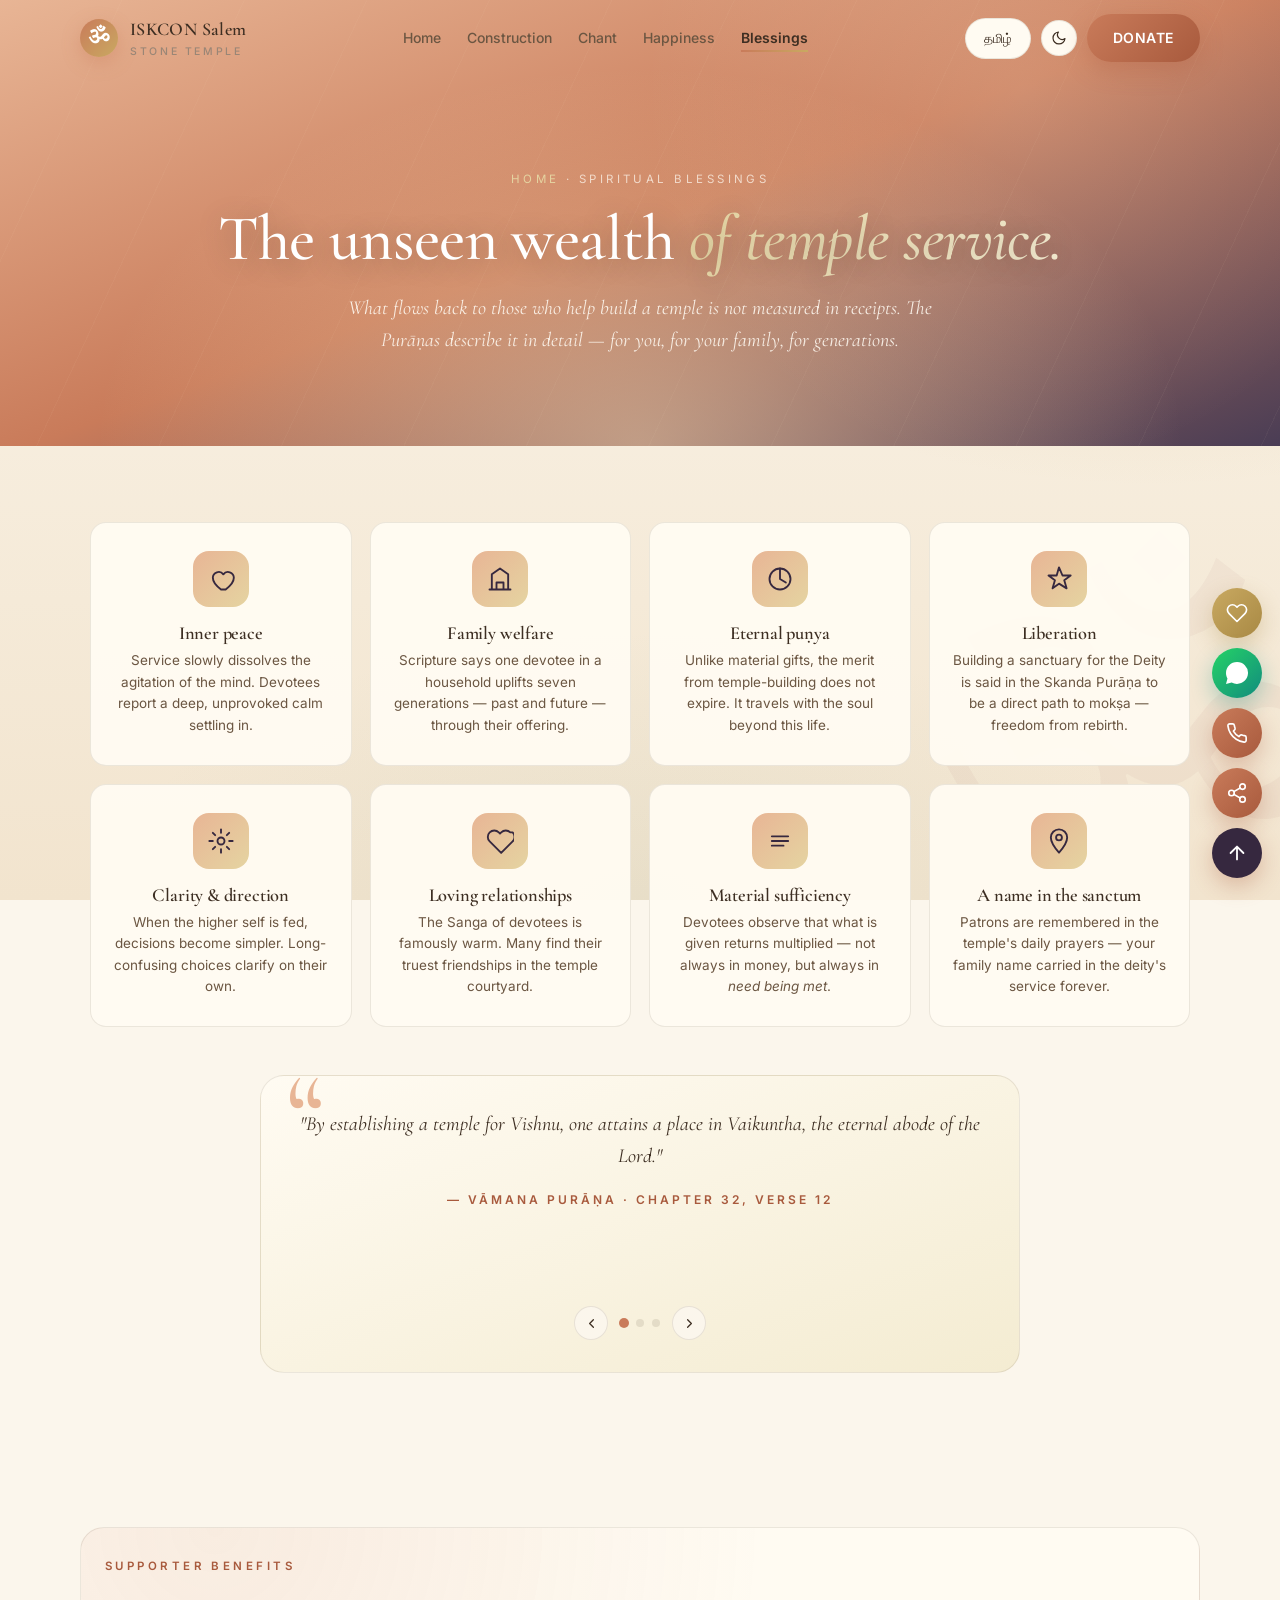
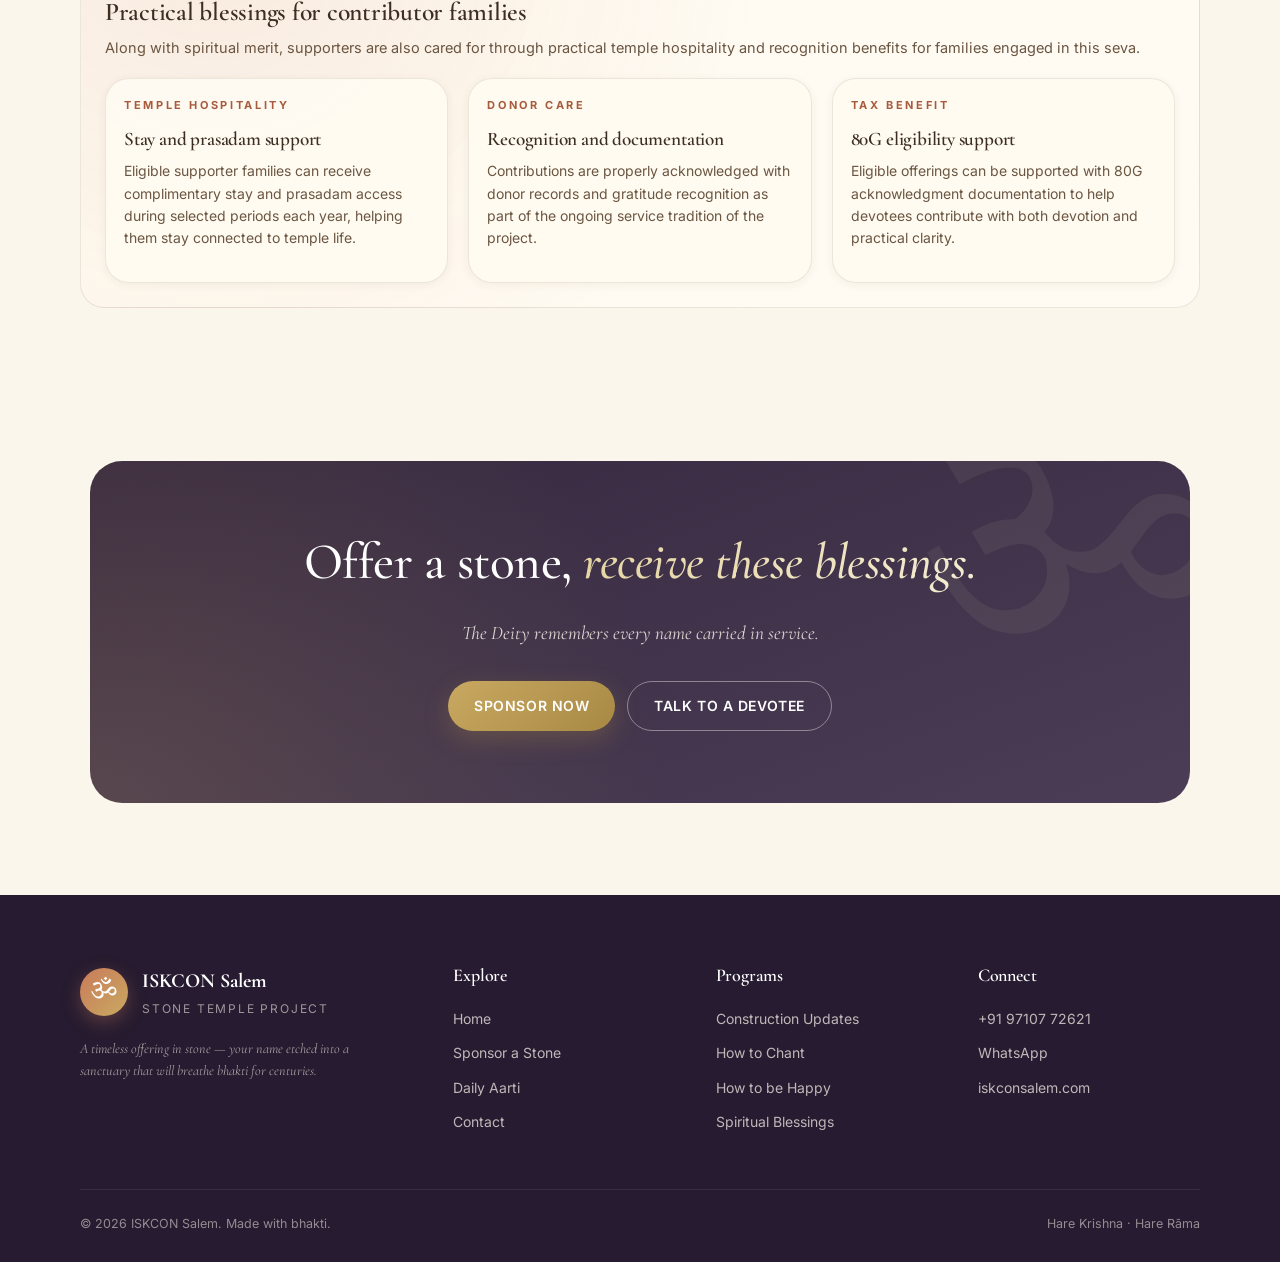
==== commit 9cdd5c48: "Add files via upload" ====
--- a/blessings.html
+++ b/blessings.html
@@ -88,9 +88,60 @@
           </div>
         </div>
 
-        <div class="blessing-quote reveal">
-          <p>One who builds a temple for the Lord rescues himself and his ancestors from the lower regions, and is taken to the spiritual world by the Lord's own messengers.</p>
-          <cite>— Skanda Purāṇa</cite>
+        <div class="blessing-quote quote-slider reveal" id="blessingQuoteSlider" aria-label="Scriptural blessings slider">
+          <div class="quote-slides">
+            <article class="quote-slide active">
+              <p>"By establishing a temple for Vishnu, one attains a place in Vaikuntha, the eternal abode of the Lord."</p>
+              <cite>— Vāmana Purāṇa · Chapter 32, Verse 12</cite>
+            </article>
+            <article class="quote-slide">
+              <p>"Establishing a temple for Vishnu grants liberation from rebirth and the boon of eternal service to the Lord."</p>
+              <cite>— Garuḍa Purāṇa · Preta Khaṇḍa, Chapter 83, Verse 4</cite>
+            </article>
+            <article class="quote-slide">
+              <p>"One who builds or helps build a temple for Sri Vishnu uplifts ten generations of ancestors and attains liberation."</p>
+              <cite>— Padma Purāṇa · Uttara Khaṇḍa, Chapter 72, Verse 25</cite>
+            </article>
+          </div>
+
+          <div class="quote-nav">
+            <button class="quote-btn" id="quotePrev" type="button" aria-label="Previous quote">
+              <svg viewBox="0 0 24 24" fill="none" stroke="currentColor" stroke-width="2" stroke-linecap="round" stroke-linejoin="round"><path d="M15 18l-6-6 6-6"/></svg>
+            </button>
+            <div class="quote-dots" id="quoteDots" role="tablist" aria-label="Quote slides"></div>
+            <button class="quote-btn" id="quoteNext" type="button" aria-label="Next quote">
+              <svg viewBox="0 0 24 24" fill="none" stroke="currentColor" stroke-width="2" stroke-linecap="round" stroke-linejoin="round"><path d="M9 18l6-6-6-6"/></svg>
+            </button>
+          </div>
+        </div>
+      </div>
+    </section>
+
+    <section class="sec">
+      <div class="wrap">
+        <div class="update-band reveal">
+          <div class="eyebrow">Supporter Benefits</div>
+          <h3>Practical blessings for contributor families</h3>
+          <p>Along with spiritual merit, supporters are also cared for through practical temple hospitality and recognition benefits for families engaged in this seva.</p>
+          <div class="media-grid">
+            <article class="media-card">
+              <div class="media-kicker">Temple Hospitality</div>
+              <h3>Stay and prasadam support</h3>
+              <p>Eligible supporter families can receive complimentary stay and prasadam access during selected periods each year, helping them stay connected to temple life.</p>
+            </article>
+
+            <article class="media-card">
+              <div class="media-kicker">Donor Care</div>
+              <h3>Recognition and documentation</h3>
+              <p>Contributions are properly acknowledged with donor records and gratitude recognition as part of the ongoing service tradition of the project.</p>
+            </article>
+
+            <article class="media-card">
+              <div class="media-kicker">Tax Benefit</div>
+              <h3>80G eligibility support</h3>
+              <p>Eligible offerings can be supported with 80G acknowledgment documentation to help devotees contribute with both devotion and practical clarity.</p>
+            </article>
+          </div>
         </div>
       </div>
     </section>
--- a/assets/styles.css
+++ b/assets/styles.css
@@ -477,7 +477,9 @@
 }
 
 /* ==================== Generic section ==================== */
-.sec { padding: clamp(60px, 9vw, 120px) 0; position: relative; }
+.sec { padding: clamp(52px, 7.2vw, 96px) 0; position: relative; }
+.page-hero + .sec { padding-top: clamp(44px, 6vw, 76px); }
+.sec + .sec { padding-top: clamp(34px, 4.8vw, 62px); }
 .sec-head {
   max-width: 760px;
   margin: 0 auto clamp(40px, 6vw, 72px);
@@ -1408,6 +1410,178 @@
   text-transform: uppercase;
   color: var(--terracotta-d);
   font-weight: 600;
+}
+
+.quote-slider {
+  overflow: hidden;
+}
+.quote-slides {
+  position: relative;
+  min-height: 180px;
+}
+.quote-slide {
+  position: absolute;
+  inset: 0;
+  opacity: 0;
+  transform: translateY(12px);
+  transition: opacity .45s var(--easing), transform .45s var(--easing);
+  pointer-events: none;
+}
+.quote-slide.active {
+  position: relative;
+  opacity: 1;
+  transform: none;
+  pointer-events: auto;
+}
+.quote-slide p { margin-bottom: 14px; }
+.quote-nav {
+  margin-top: 18px;
+  display: flex;
+  align-items: center;
+  justify-content: center;
+  gap: 12px;
+}
+.quote-dots {
+  display: flex;
+  align-items: center;
+  gap: 8px;
+}
+.quote-dots button {
+  width: 8px;
+  height: 8px;
+  border: none;
+  border-radius: 50%;
+  background: var(--line);
+  padding: 0;
+  cursor: pointer;
+  transition: transform .2s ease, background .2s ease;
+}
+.quote-dots button.active {
+  background: var(--terracotta);
+  transform: scale(1.25);
+}
+.quote-btn {
+  width: 34px;
+  height: 34px;
+  border-radius: 50%;
+  border: 1px solid var(--line);
+  background: var(--ivory);
+  color: var(--ink);
+  display: grid;
+  place-items: center;
+  cursor: pointer;
+  transition: background .2s ease, color .2s ease, transform .2s ease;
+}
+.quote-btn:hover {
+  background: var(--terracotta);
+  color: #fff;
+  transform: translateY(-1px);
+}
+.quote-btn svg {
+  width: 15px;
+  height: 15px;
+}
+
+/* ==================== Media showcase ==================== */
+.media-grid {
+  display: grid;
+  grid-template-columns: repeat(auto-fit, minmax(260px, 1fr));
+  gap: 20px;
+}
+.media-card {
+  background: var(--card-strong);
+  border: 1px solid var(--line);
+  border-radius: var(--r-lg);
+  padding: 18px;
+  box-shadow: var(--shadow-sm);
+  transition: transform .3s var(--easing), box-shadow .3s ease;
+  display: flex;
+  flex-direction: column;
+}
+.media-card:hover { transform: translateY(-4px); box-shadow: var(--shadow); }
+.media-thumb {
+  display: block;
+  border-radius: 12px;
+  overflow: hidden;
+  margin-bottom: 14px;
+  border: 1px solid var(--line);
+  background: var(--cream);
+}
+.media-thumb img {
+  width: 100%;
+  aspect-ratio: 16 / 9;
+  object-fit: cover;
+  display: block;
+  transition: transform .35s var(--easing);
+}
+.media-thumb.media-video {
+  position: relative;
+  aspect-ratio: 16 / 9;
+}
+.media-frame {
+  position: absolute;
+  inset: 0;
+  width: 100%;
+  height: 100%;
+  border: 0;
+  display: block;
+}
+.media-card:hover .media-thumb img { transform: scale(1.04); }
+.media-kicker {
+  font-size: 11px;
+  letter-spacing: .24em;
+  text-transform: uppercase;
+  color: var(--terracotta-d);
+  font-weight: 700;
+  margin-bottom: 6px;
+}
+.media-card h3 { font-size: 1.2rem; margin-bottom: 8px; }
+.media-card p { font-size: 14px; color: var(--ink-soft); margin-bottom: 14px; }
+.media-links {
+  display: flex;
+  flex-wrap: wrap;
+  gap: 8px;
+  margin-top: auto;
+}
+.media-link {
+  border: 1px solid var(--line);
+  border-radius: 999px;
+  padding: 7px 12px;
+  font-size: 12px;
+  font-weight: 600;
+  text-decoration: none;
+  color: var(--ink);
+  background: var(--ivory);
+  transition: border-color .2s ease, transform .2s ease, color .2s ease;
+}
+.media-link:hover { border-color: var(--terracotta-l); color: var(--terracotta-d); transform: translateY(-1px); }
+.media-link.primary {
+  border-color: transparent;
+  color: #fff;
+  background: linear-gradient(135deg, var(--terracotta), var(--terracotta-d));
+}
+.media-link.primary:hover { color: #fff; border-color: transparent; }
+.media-note {
+  margin-top: auto;
+  font-size: 12px;
+  color: var(--muted);
+  letter-spacing: .04em;
+}
+.update-band {
+  margin-top: clamp(20px, 3vw, 30px);
+  padding: 24px;
+  border-radius: var(--r-lg);
+  border: 1px solid var(--line);
+  background:
+    radial-gradient(circle at 12% 0%, rgba(201, 123, 90, .12) 0%, transparent 52%),
+    var(--card-strong);
+}
+.sec > .wrap > .update-band:first-child { margin-top: 0; }
+.update-band h3 { margin: 8px 0 10px; }
+.update-band > p {
+  margin-bottom: 18px;
+  color: var(--ink-soft);
+  font-size: 14.5px;
 }
 
 /* ==================== Responsive ==================== */
